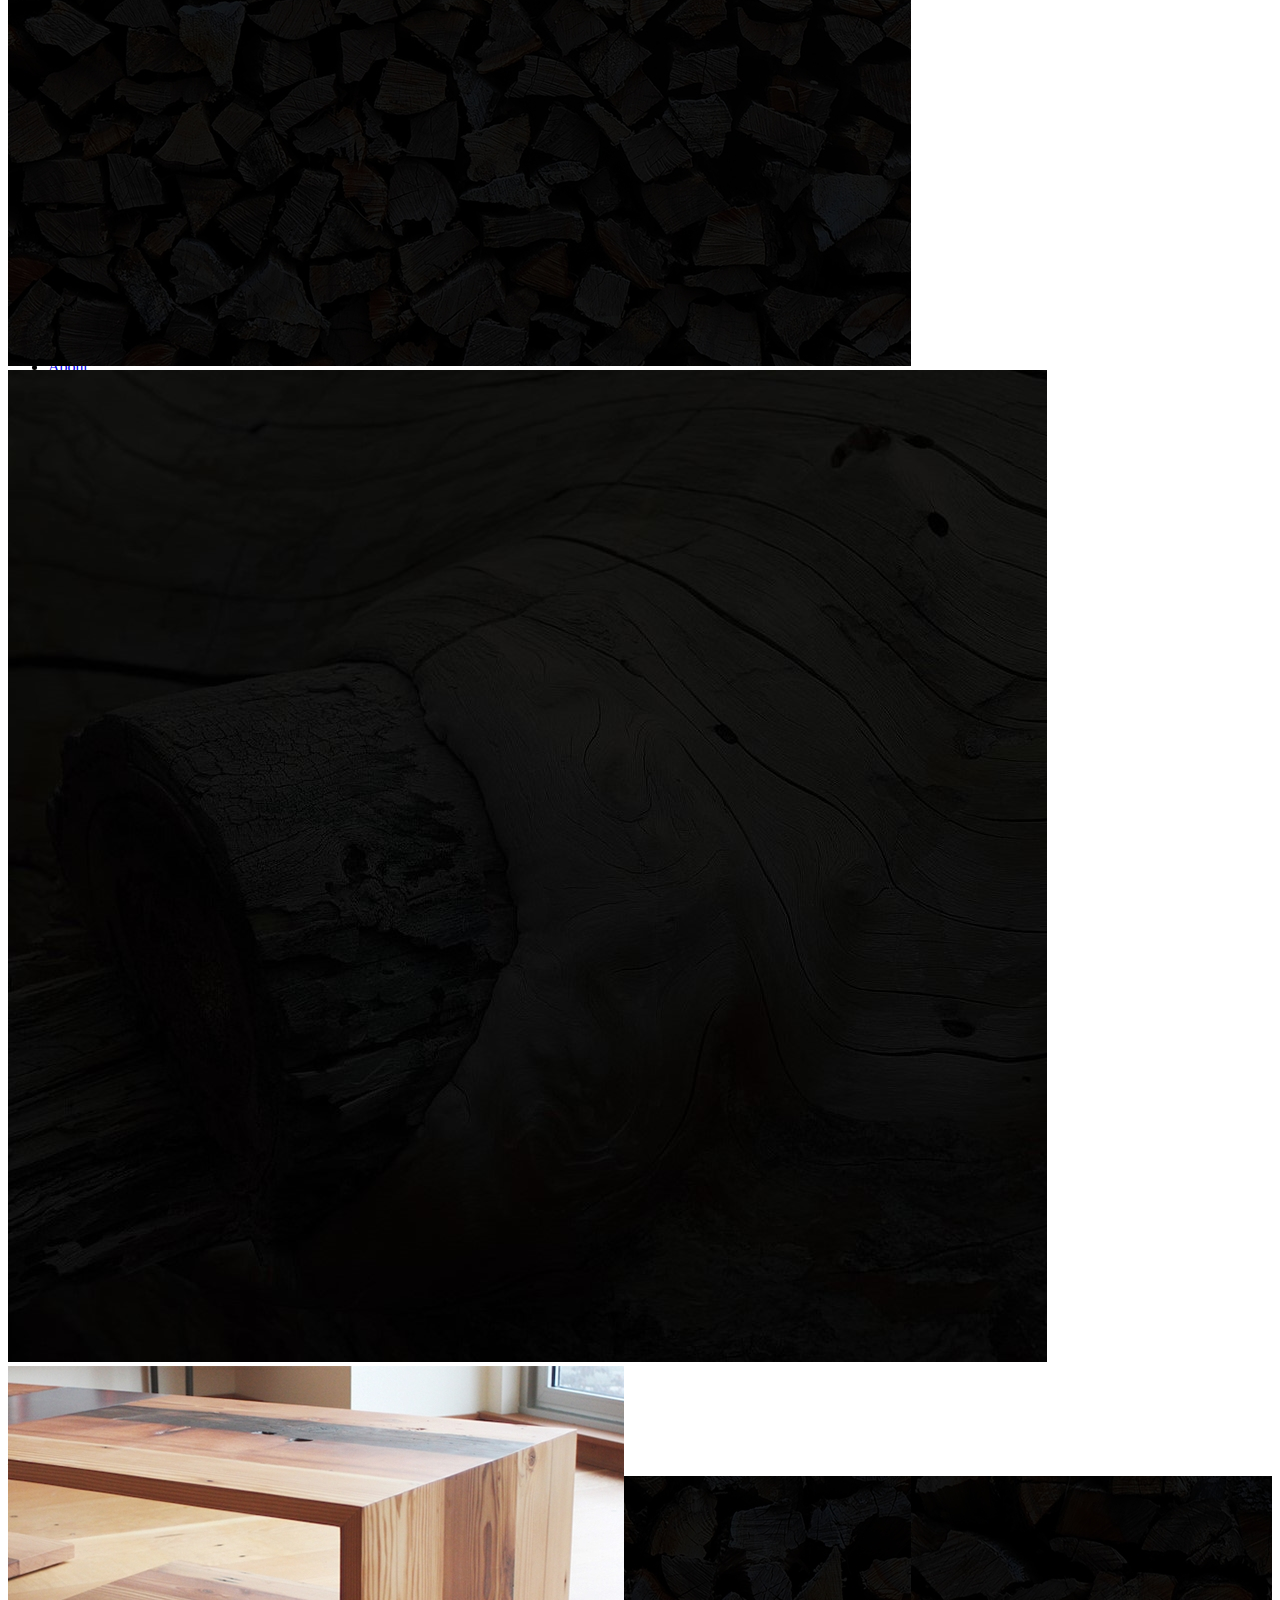
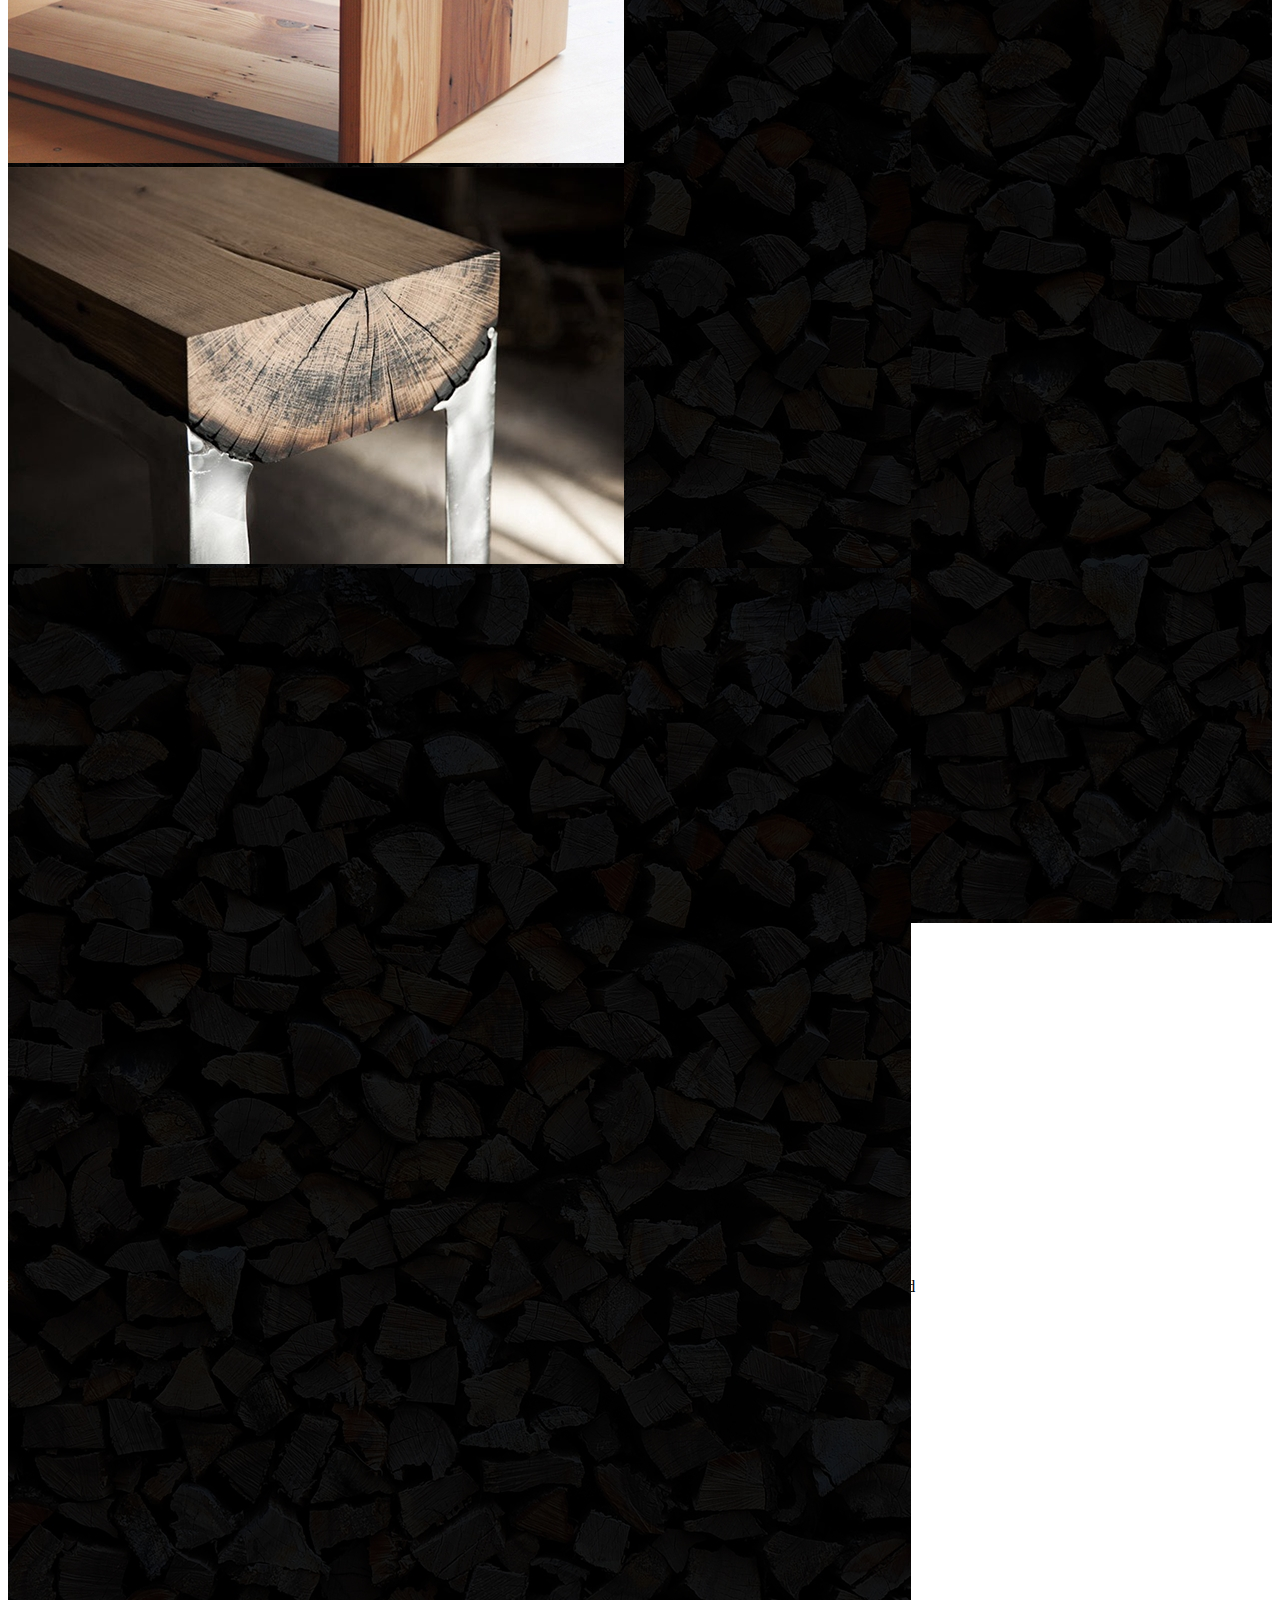
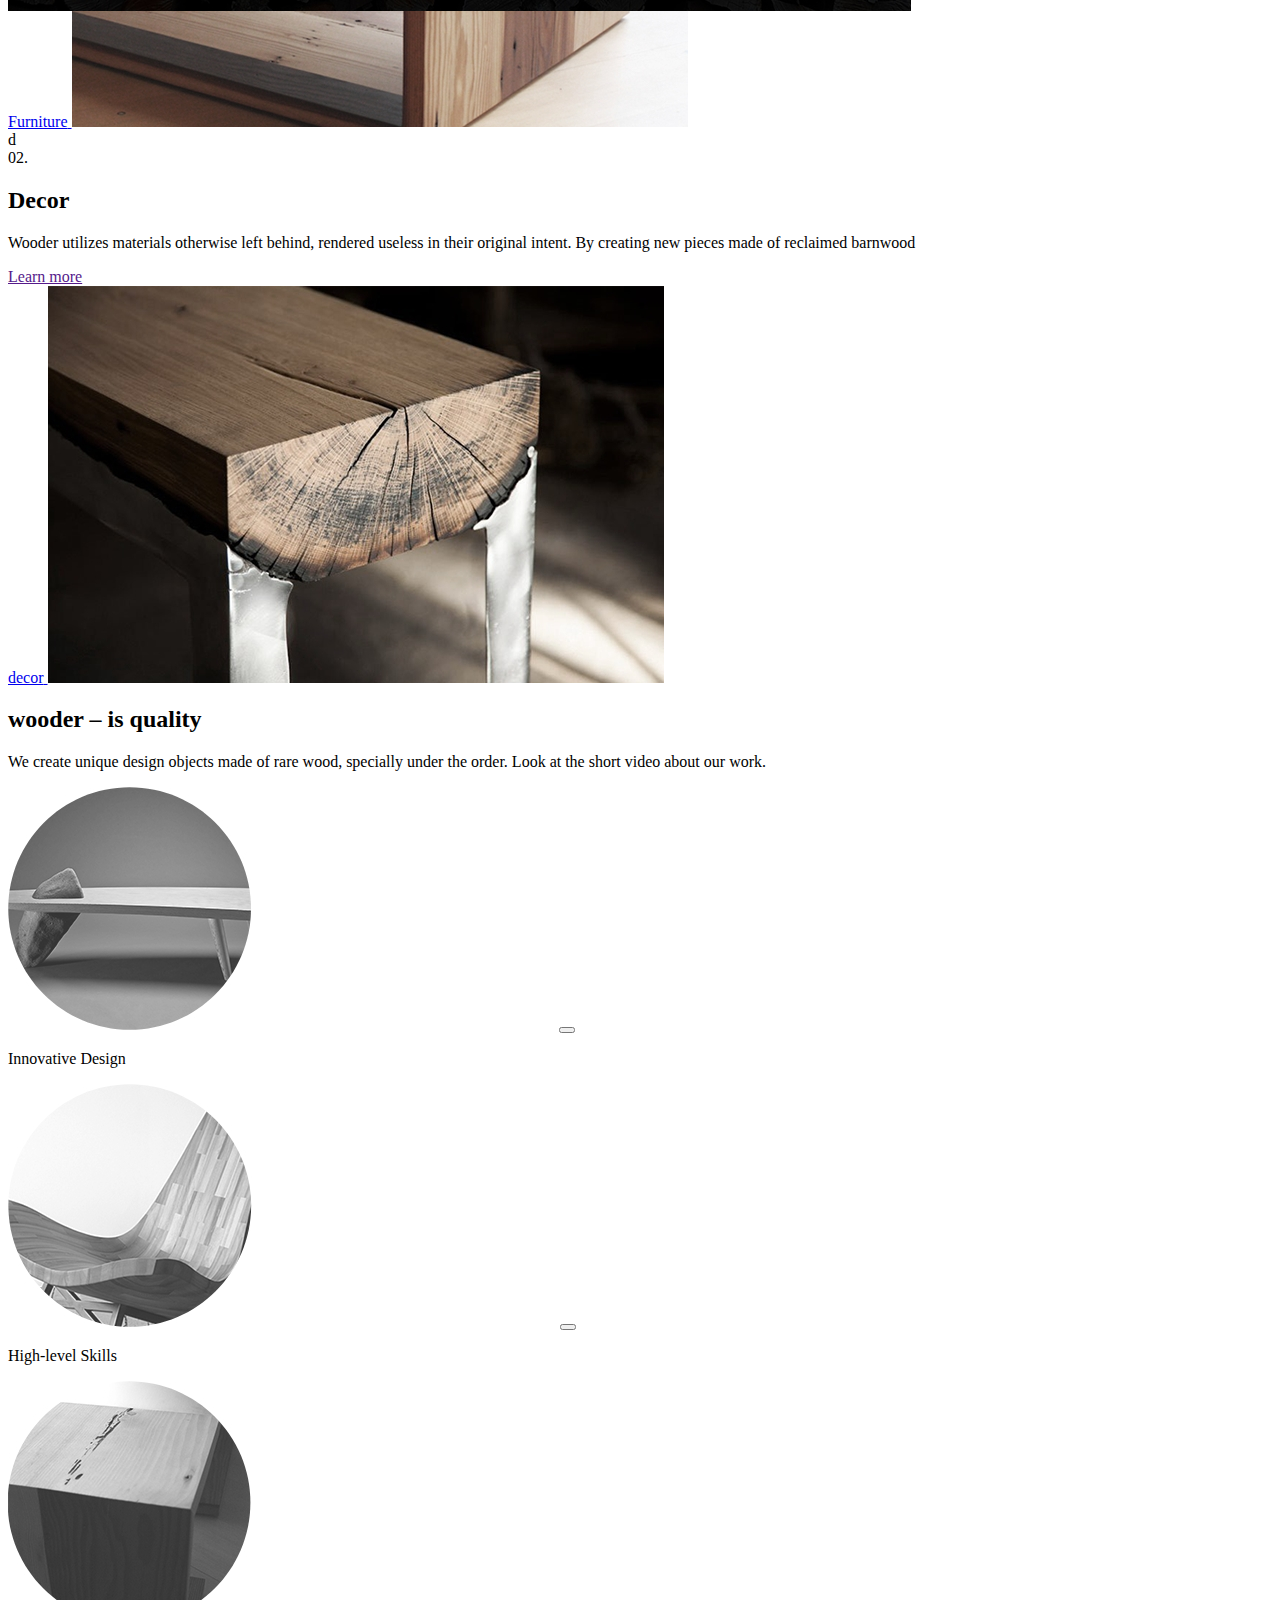
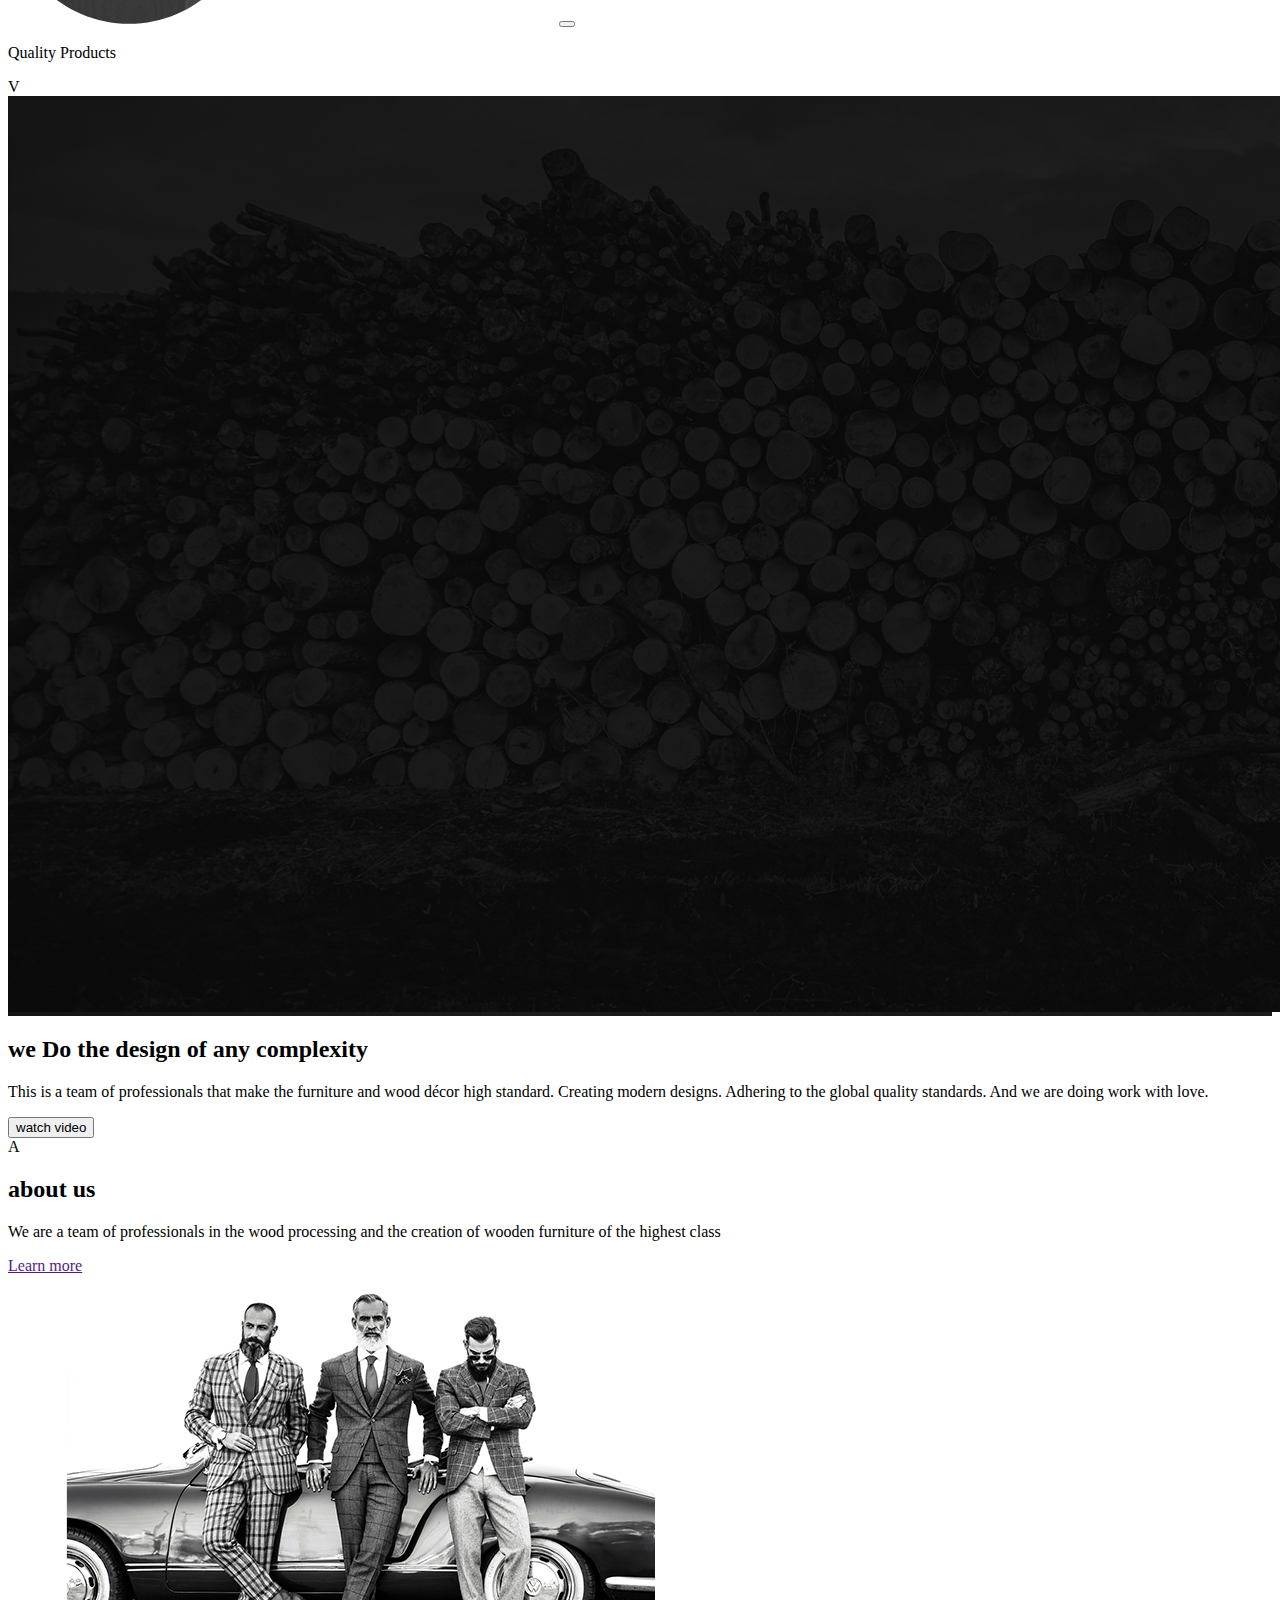
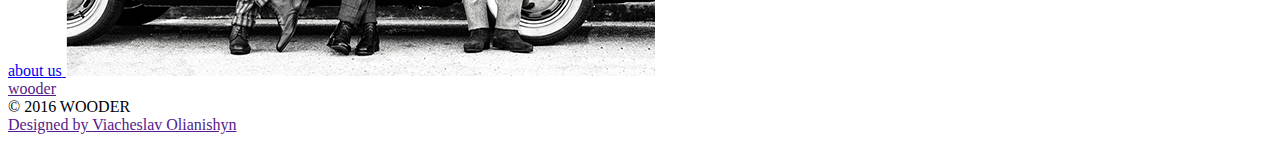
==== index.html @ 4866c589 "Add files via upload" ====
<!DOCTYPE html>
<html lang="en">

<head>
  <title>Главная</title>
  <meta http-equiv="Content-type" content="text/html;charset=UTF-8" />
  <meta name="format-detection" content="telephone=no">
  <meta http-equiv="X-UA-Compatible" content="IE=edge">
  <link rel="stylesheet" href="css/style.css">
  <link rel="stylesheet" href="css/custom.css">
  <!-- <link rel="shortcut icon" href="favicon.ico"> -->
  <!-- <meta name="robots" content="noindex, nofollow" /> -->
  <!-- <meta name="viewport" content="width=device-width, initial-scale=1.0" /> -->
  <meta name="viewport" content="width=device-width, initial-scale=1.0, maximum-scale=1.0, user-scalable=0" />
</head>

<body>
  <div class="wrapper">
<header class="header">
  <div class="header__bg"></div>
  <div class="header__menu header__menu_hide menu">
    <div class="menu__icon icon-menu">
      <div class="icon-menu__burger burger">
        <span></span>
        <span></span>
        <span></span>
      </div>
      <div class="icon-menu__label">menu</div>
    </div>
    <nav class="menu__body">
      <ul class="menu__list menu__list_hide">
        <li><a href="" class="menu__link">Home</a></li>
        <li><a href="" class="menu__link">Products</a></li>
        <li><a href="" class="menu__link">About</a></li>
        <li><a href="" class="menu__link">Example</a></li>
        <li><a href="" class="menu__link">Example</a></li>
        <li><a href="" class="menu__link">Example Example Example</a></li>
      </ul>
    </nav>
  </div>
  <div class="header__lang-changer lang-changer">en<span></span>
    <ul class="lang-changer__menu">
      <li><a href="" class="lang-changer__item lang-changer__item_en">EN</a></li>
      <li><a href="" class="lang-changer__item lang-changer__item_ru">RU</a></li>
      <li><a href="" class="lang-changer__item lang-changer__item_ua">UA</a></li>
    </ul>
  </div>
  <div class="header__info info">
    <div class="info__text">
      <p>Lorem ipsum dolor sit amet.</p>
    </div>
  </div>
  <div class="header__container-top container-top">
    <div class="header__menu header__menu_visible menu">
      <nav class="menu__body">
        <ul class="menu__list menu__list_visible">
          <li><a href="#" class="menu__logo logo">wooder<span></span></a></li>
          <li><a href="#" class="menu__link">Home</a></li>
          <li><a href="#" class="menu__link">Products</a></li>
          <li><a href="#" class="menu__link">About</a></li>
        </ul>
      </nav>
    </div>
  </div>
</header>    <section class="main-screen">
      <div class="main-screen__dots"></div>
      <div class="main-screen__share share">
        <div class="share__icon"></div>
        <ul class="share__list">
          <li>
            <a href="https://www.facebook.com/" class="share__link share__link_fb" target="blank"></a>
          </li>
          <li>
            <a href="https://www.twitter.com/" class="share__link share__link_tw" target="blank"></a>
          </li>
          <li>
            <a href="https://www.gmail.com/" class="share__link share__link_gmail" target="blank"></a>
          </li>
        </ul>
      </div>
      <div class="main-screen__body">
        <div class="main-screen__slider slider">
          <div class="slider__item">
            <img src="img/slider/01.jpg" alt="" />
          </div>
          <div class="slider__item">
            <img src="img/slider/02.jpg" alt="" />
          </div>
          <div class="slider__item">
            <img src="img/slider/03.jpg" alt="" />
          </div>
          <div class="slider__item">
            <img src="img/slider/04.jpg" alt="" />
          </div>
        </div>
        <div class="main-screen__fullscreen">
          <div class="main-screen__letter letter main-screen__letter_right">w</div>
          <div class="main-screen__bg ibg">
            <img src="img/main-screen/01.jpg" alt="" />
          </div>
        </div>
        <div class="main-screen__top-content top-content">
          <div class="top-content__body container">
            <div class="top-content__number number">0<span>1</span></div>
            <div class="container-top">
              <div class="top-content__center">
                <a href="#" class="top-content__title title">
                  <h1>wooder</h1>
                </a>
                <a href="" class="top-content__button button link-more">learn more<span></span></a>
                <div class="top-content__help"><span class="mini-text">scroll</span></div>
              </div>
              <div class="top-content__vertical-mini-text mini-text">Furniture & decor</div>
            </div>
          </div>
        </div>
      </div>
    </section>
    <section class="content">
      <div class="furniture">
        <div class="container">
          <div class="furniture__block-item block-item ">
            <div class="block-item__letter letter furniture__letter_left">f</div>
            <div class="block-item__body furniture__block-item_reverse">
              <div class="block-item__number number furniture__number_left">01<span>.</span></div>
              <div class="block-item__column">
                <div class="block-item__description description">
                  <div class="description__body">
                    <h2 class="description__title title">Furniture</h2>
                    <div class="description__text text furniture__text_line-left">
                      <p>
                        Wooder utilizes materials otherwise left behind, rendered useless in their original intent. By
                        creating new pieces made of reclaimed barnwood
                      </p>
                    </div>
                    <a href="" class="description__link link-more">Learn more<span></span></a>
                  </div>
                </div>
              </div>
              <div class="block-item__column">
                <div class="block-item__img image-block">
                  <a href="#">
                    <span class="image-block__decor-text furniture__decor-text_right">Furniture</span>
                    <img src="img/furniture/photo.jpg" alt="" />
                  </a>
                </div>
              </div>
            </div>
          </div>
        </div>
      </div>
      <div class="decor">
        <div class="container">
          <div class="decor__block-item block-item">
            <div class="block-item__letter letter">d</div>
            <div class="block-item__body decor__block-item_reverse">
              <div class="block-item__number number decor__number_right">02<span>.</span></div>
              <div class="block-item__column">
                <div class="block-item__description description decor__description_reverse">
                  <div class="description__body decor__description_right">
                    <h2 class="description__title title">Decor</h2>
                    <div class="description__text text decor__text_line-right">
                      <p>
                        Wooder utilizes materials otherwise left behind, rendered useless in their original intent. By
                        creating new pieces made of reclaimed barnwood
                      </p>
                    </div>
                    <a href="" class="description__link link-more">Learn more<span></span></a>
                  </div>
                </div>
              </div>
              <div class="block-item__column">
                <div class="block-item__img image-block">
                  <a href="#">
                    <span class="image-block__decor-text decor__decor-text_left">decor</span>
                    <img src="img/decor/photo.jpg" alt="" />
                  </a>
                </div>
              </div>
            </div>
          </div>
        </div>
      </div>
      <div class="quality">
        <div class="container">
          <div class="quality__description description">
            <h2 class="description__title title quality__title">wooder – is quality</h2>
            <div class="description__text text quality__text_line-top">
              <p>
                We create unique design objects made of rare wood, specially under the order. Look at the short video
                about our work.
              </p>
            </div>
          </div>
          <div class="quality__row">
            <div class="quality__column">
              <div class="quality__item-video item-video">
                <div class="item-video__body">
                  <div class="item-video__circle-video">
                    <img src="img/quality/01.jpg" alt="" />
                    <video src="#" id="cv" class="item-video__video"></video>
                    <button id="cv__play" class="item-video__play-btn"></button>
                  </div>
                  <div class="item-video__text">
                    <p>
                      Innovative Design
                    </p>
                  </div>
                </div>
              </div>
            </div>
            <div class="quality__column">
              <div class="quality__item-video item-video">
                <div class="item-video__body">
                  <div class="item-video__circle-video">
                    <img src="img/quality/02.jpg" alt="" />
                    <video src="#" id="cv" class="item-video__video"></video>
                    <button id="cv__play" class="item-video__play-btn"></button>
                  </div>
                  <div class="item-video__text">
                    <p>
                      High-level Skills
                    </p>
                  </div>
                </div>
              </div>
            </div>
            <div class="quality__column">
              <div class="quality__item-video item-video">
                <div class="item-video__body">
                  <div class="item-video__circle-video">
                    <img src="img/quality/03.jpg" alt="" />
                    <video src="#" id="cv" class="item-video__video"></video>
                    <button id="cv__play" class="item-video__play-btn"></button>
                  </div>
                  <div class="item-video__text">
                    <p>
                      Quality Products
                    </p>
                  </div>
                </div>
              </div>
            </div>
          </div>
        </div>
      </div>
      <div class="video-block">
        <div class="video-block__letter letter">V</div>
        <div class="video-block__bg">
          <div class="video-block__image ibg">
            <img src="img/video-block/bg-video.jpg" alt="" />
          </div>
        </div>
        <div class="video-block__play-icon"></div>
        <div class="video-block__content">
          <div class="video-block__description description">
            <div class="description__body video-block__body">
              <h2 class="description__title title video-block__title">we Do the design
                of any complexity</h2>
              <div class="description__text text video-block__text_line-left">
                <p>
                  This is a team of professionals that make the furniture and
                  wood décor high standard. Creating modern designs.
                  Adhering to the global quality standards. And we are
                  doing work with love.
                </p>
              </div>
              <button id="vb__play" class="description__button button video-block__button"><span>watch
                  video</span></button>
            </div>
          </div>
        </div>
      </div>
      <div class="about-us">
        <div class="container">
          <div class="about-us__block-item block-item">
            <div class="block-item__letter letter">A</div>
            <div class="block-item__body about-us__row">
              <div class="block-item__column">
                <div class="block-item__description description about-us__description">
                  <div class="description__body about-us__text-align">
                    <h2 class="description__title title">about us<span></span></h2>
                    <div class="description__text text about-us__text_line-left">
                      <p>
                        We are a team of professionals in the wood processing and the creation of wooden furniture
                        of the highest class
                      </p>
                    </div>
                    <a href="" class="description__link link-more">Learn more<span></span></a>
                  </div>
                </div>
              </div>
              <div class="block-item__column">
                <div class="block-item__img image-block about-us__image-block">
                  <a href="#">
                    <span class="image-block__decor-text about-us__decor-text">about us</span>
                    <img src="img/about-us/photo.jpg" alt="" />
                  </a>
                </div>
              </div>
            </div>
          </div>
        </div>
      </div>
    </section>
<footer class="footer">
  <div class="container">
    <div class="footer__logo">
      <a href="" class=" logo">wooder<span></span></a>
    </div>
    <div class="footer__row">
      <div class="footer__column">
        <div class="footer__rights">
          © 2016 WOODER
        </div>
      </div>
      <div class="footer__column">
        <a href="" class="footer__designer">Designed by <span>Viacheslav Olianishyn</span></a>
      </div>
    </div>
  </div>
</footer>  </div>
<!-- <script src="https://code.jquery.com/jquery-3.5.0.min.js"></script> -->
<script src="js/jquery-3.5.1.min.js"></script>
<script src="js/main.js"></script>
<script src="js/vendors.js"></script></body>

</html>
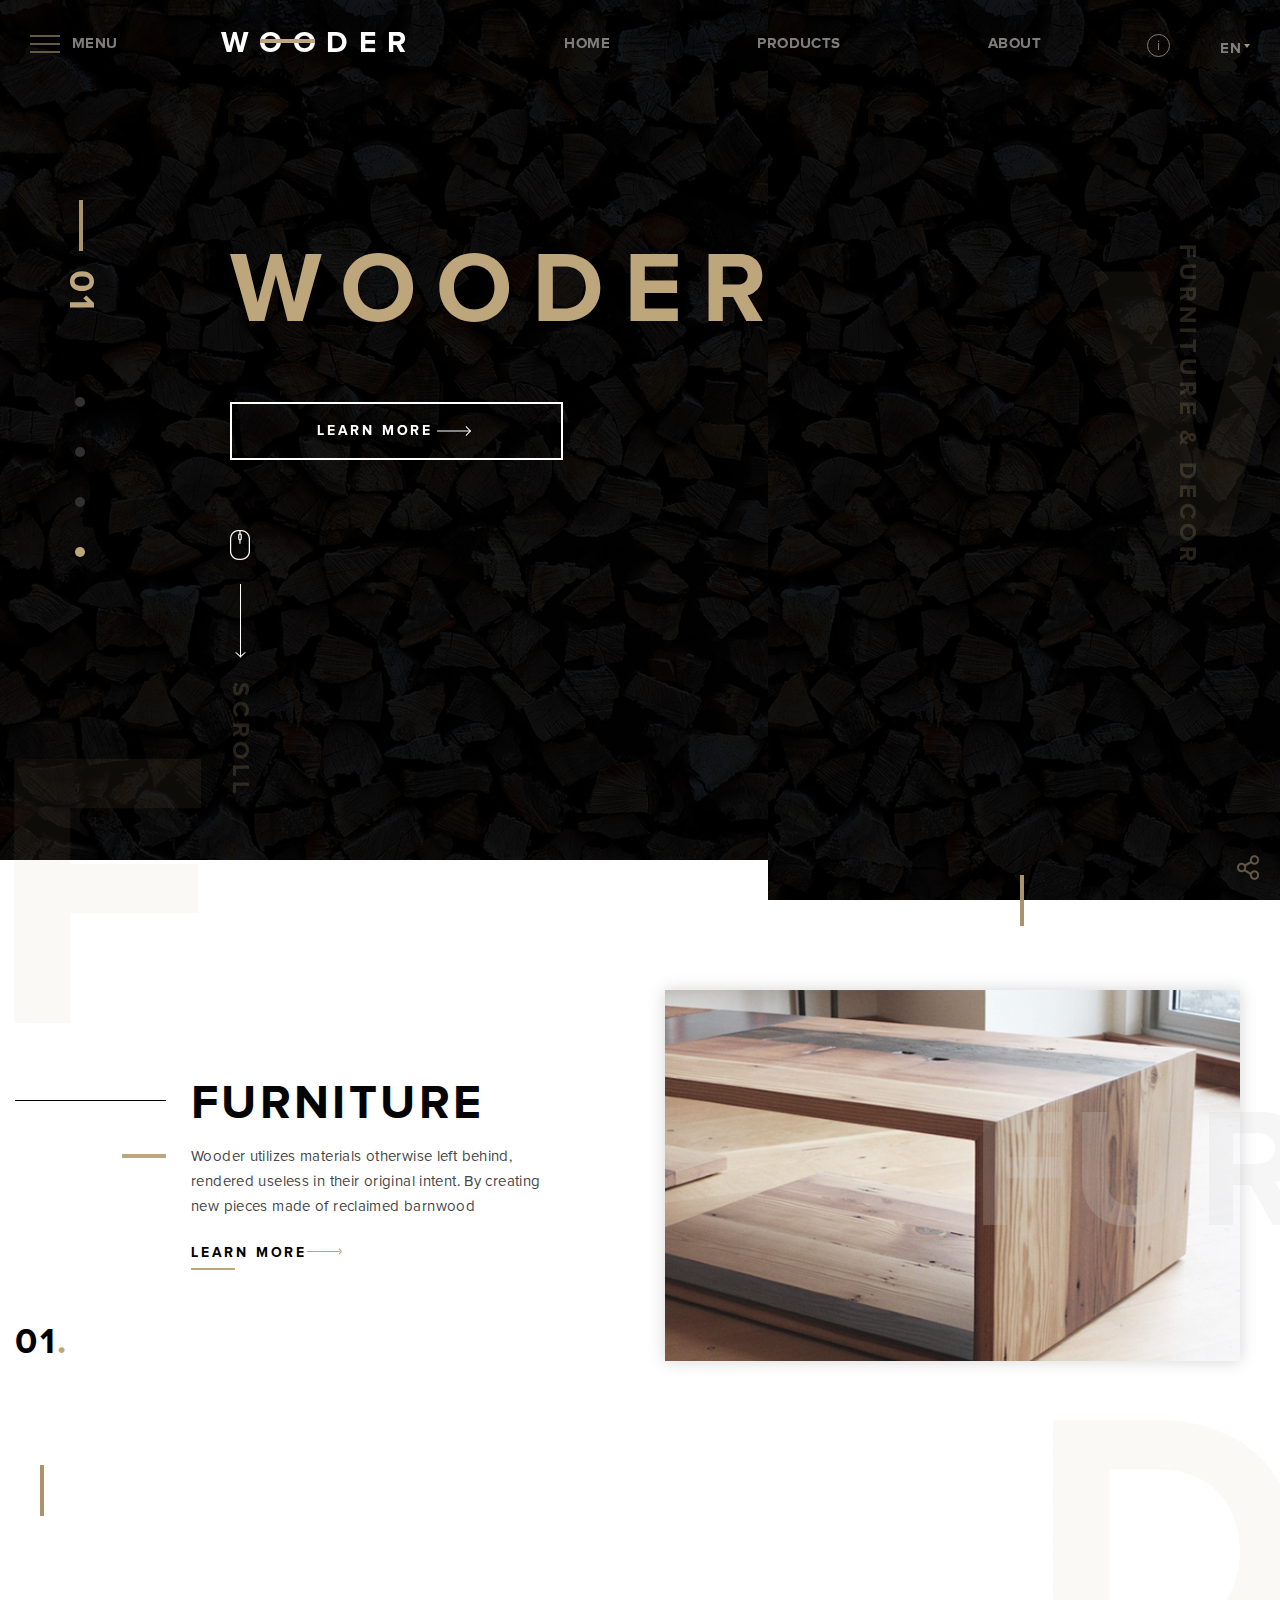
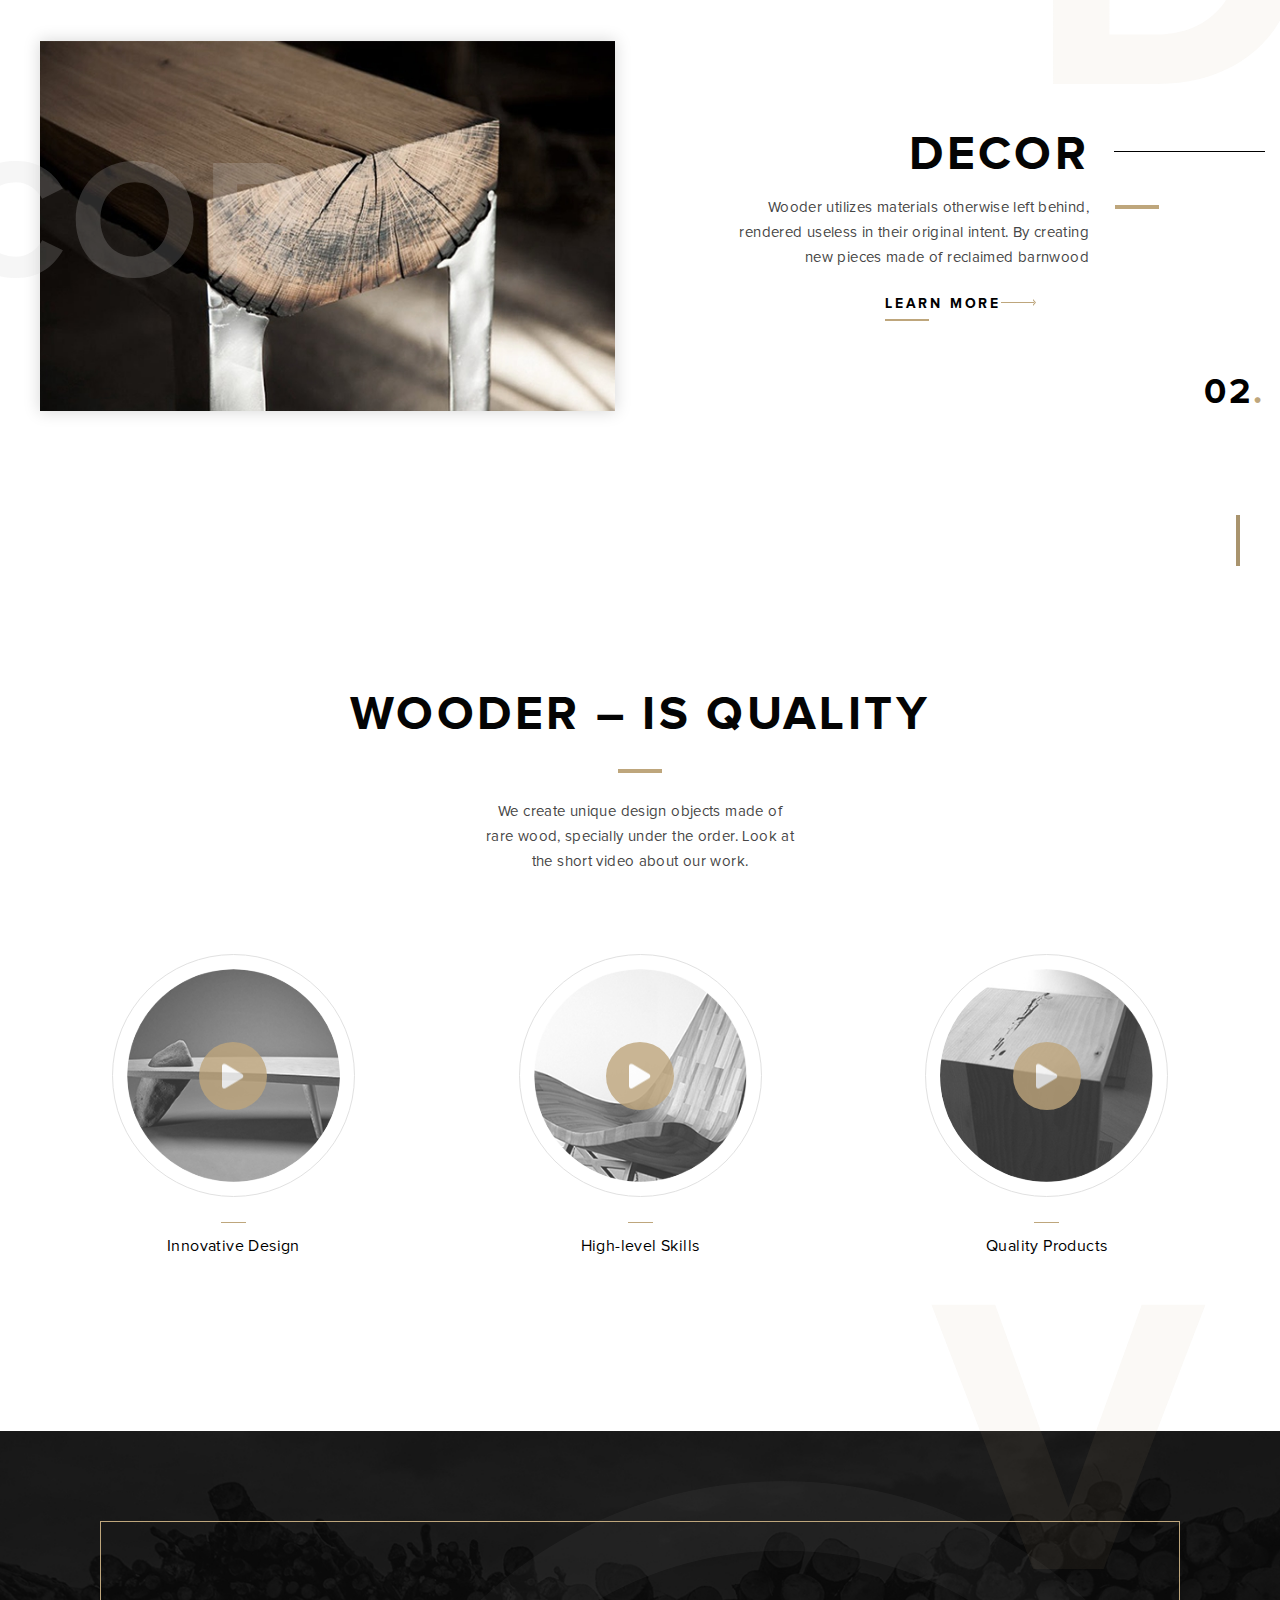
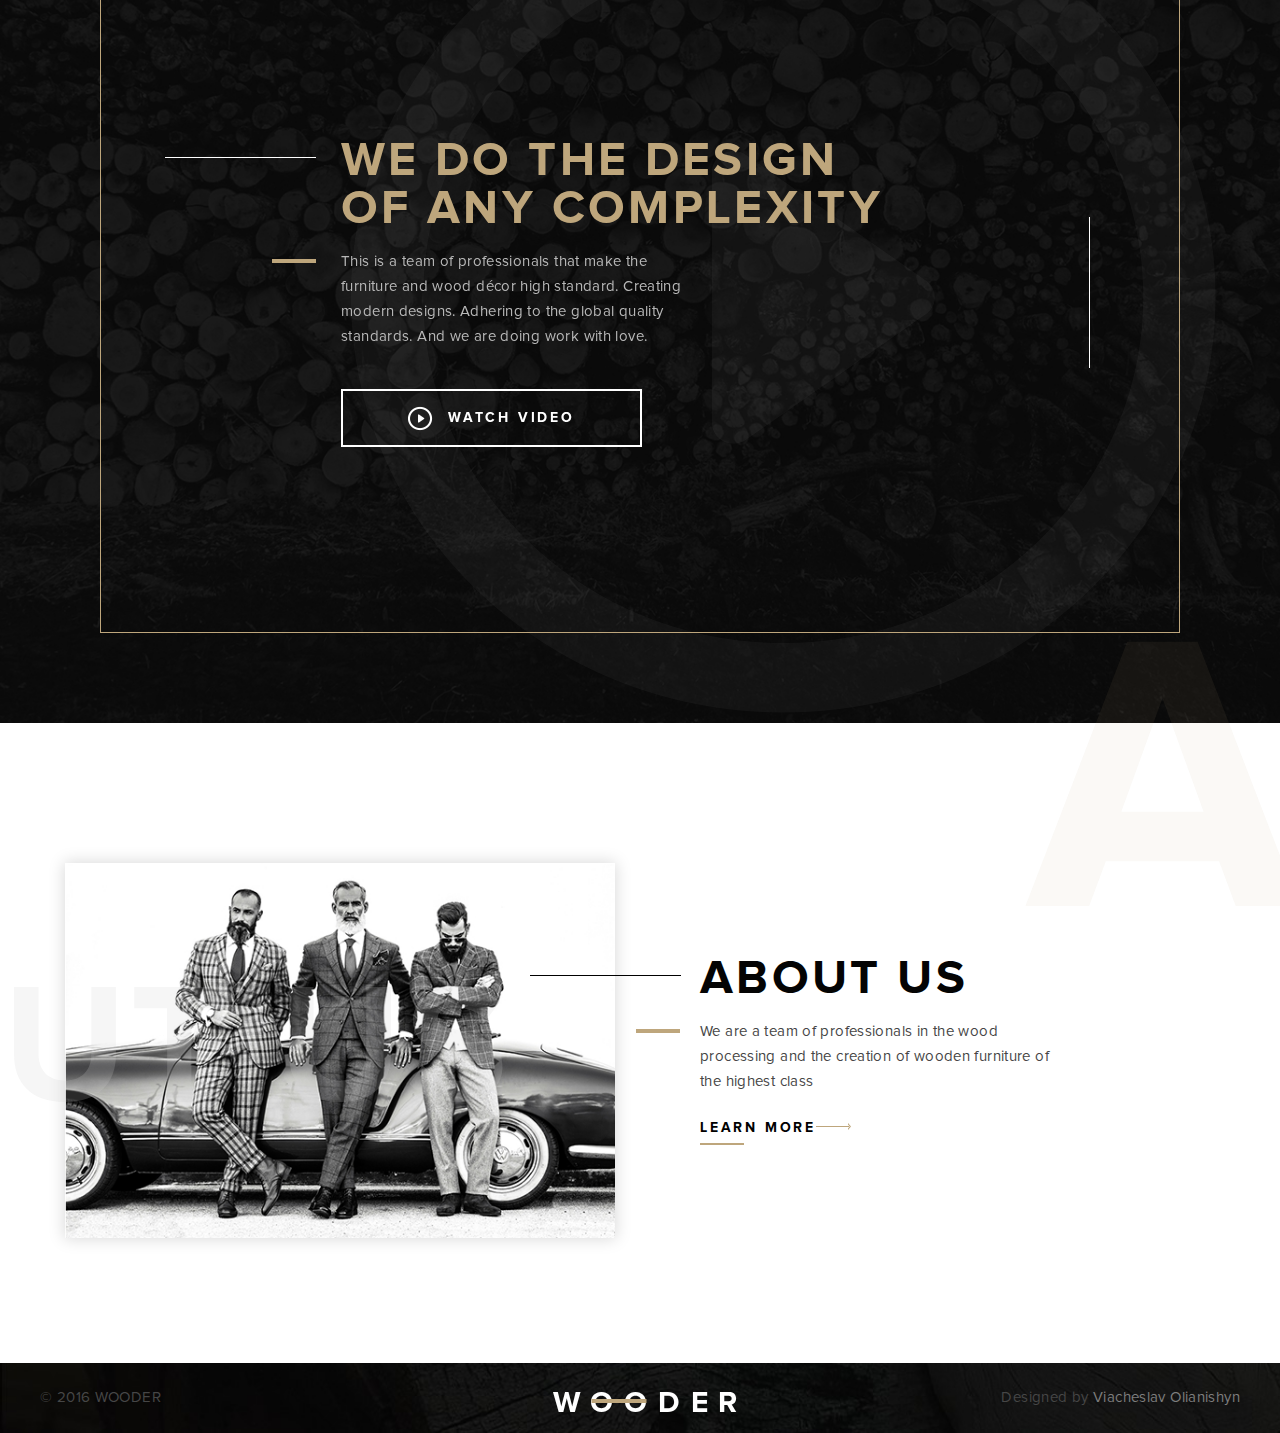
==== commit eeef42bd: "replace files" ====
--- a/index.html
+++ b/index.html
@@ -104,9 +104,7 @@
             <div class="top-content__number number">0<span>1</span></div>
             <div class="container-top">
               <div class="top-content__center">
-                <a href="#" class="top-content__title title">
-                  <h1>wooder</h1>
-                </a>
+                <a href="#" class="top-content__title title">wooder</a>
                 <a href="" class="top-content__button button link-more">learn more<span></span></a>
                 <div class="top-content__help"><span class="mini-text">scroll</span></div>
               </div>
@@ -198,8 +196,8 @@
                 <div class="item-video__body">
                   <div class="item-video__circle-video">
                     <img src="img/quality/01.jpg" alt="" />
-                    <video src="#" id="cv" class="item-video__video"></video>
-                    <button id="cv__play" class="item-video__play-btn"></button>
+                    <video src="#" class="item-video__video"></video>
+                    <div class="item-video__play-btn"></div>
                   </div>
                   <div class="item-video__text">
                     <p>
@@ -214,8 +212,8 @@
                 <div class="item-video__body">
                   <div class="item-video__circle-video">
                     <img src="img/quality/02.jpg" alt="" />
-                    <video src="#" id="cv" class="item-video__video"></video>
-                    <button id="cv__play" class="item-video__play-btn"></button>
+                    <video src="#" class="item-video__video"></video>
+                    <div class="item-video__play-btn"></div>
                   </div>
                   <div class="item-video__text">
                     <p>
@@ -230,8 +228,8 @@
                 <div class="item-video__body">
                   <div class="item-video__circle-video">
                     <img src="img/quality/03.jpg" alt="" />
-                    <video src="#" id="cv" class="item-video__video"></video>
-                    <button id="cv__play" class="item-video__play-btn"></button>
+                    <video src="#" class="item-video__video"></video>
+                    <div class="item-video__play-btn"></div>
                   </div>
                   <div class="item-video__text">
                     <p>
--- a/css/style.css
+++ b/css/style.css
@@ -0,0 +1,1648 @@
+@charset "UTF-8";
+@font-face {
+  font-family: "ProximaNova";
+  src: url("../../fonts/proximanova-regular.eot");
+  src: local("☺"), url("../fonts/proximanova-regular.woff") format("woff"), url("../fonts/proximanova-regular.ttf") format("truetype"), url("../fonts/proximanova-regular.svg") format("svg");
+  font-weight: 400;
+  font-style: normal;
+}
+@font-face {
+  font-family: "ProximaNova";
+  src: url("../fonts/proximanova-bold.eot");
+  src: local("☺"), url("../fonts/proximanova-bold.woff") format("woff"), url("../fonts/proximanova-bold.ttf") format("truetype"), url("../fonts/proximanova-bold.svg") format("svg");
+  font-weight: 700;
+  font-style: normal;
+}
+/*Обнуление*/
+* {
+  padding: 0;
+  margin: 0;
+  border: 0;
+}
+
+*,
+*:before,
+*:after {
+  box-sizing: border-box;
+}
+
+:focus,
+:active {
+  outline: none;
+}
+
+a:focus,
+a:active {
+  outline: none;
+}
+
+nav,
+footer,
+header,
+aside {
+  display: block;
+}
+
+html,
+body {
+  height: 100%;
+  width: 100%;
+  font-size: 100%;
+  font-family: "ProximaNova";
+  line-height: 1;
+  font-size: 14px;
+  -ms-text-size-adjust: 100%;
+  -moz-text-size-adjust: 100%;
+  -webkit-text-size-adjust: 100%;
+}
+
+input,
+button,
+textarea {
+  font-family: "ProximaNova";
+}
+
+input::-ms-clear {
+  display: none;
+}
+
+button {
+  background-color: transparent;
+  cursor: pointer;
+}
+
+button::-moz-focus-inner {
+  padding: 0;
+  border: 0;
+}
+
+a,
+a:visited {
+  text-decoration: none;
+}
+
+a:hover {
+  text-decoration: none;
+}
+
+ul li {
+  list-style: none;
+}
+
+img {
+  vertical-align: top;
+}
+
+h1,
+h2,
+h3,
+h4,
+h5,
+h6 {
+  font-size: inherit;
+  font-weight: inherit;
+}
+
+/*--------------------*/
+.container {
+  max-width: 1220px;
+  margin: 0 auto;
+  padding: 0px 10px;
+}
+@media (max-width: 1230px) {
+  .container {
+    max-width: 970px;
+  }
+}
+@media (max-width: 1025px) {
+  .container {
+    max-width: 750px;
+  }
+}
+@media (max-width: 767px) {
+  .container {
+    max-width: none;
+  }
+}
+
+.container-top {
+  max-width: 840px;
+  margin: 0 auto;
+  padding: 0px 10px;
+}
+@media (max-width: 1025px) {
+  .container-top {
+    max-width: 650px;
+  }
+}
+@media (max-width: 900px) {
+  .container-top {
+    max-width: 550px;
+  }
+}
+
+.lock {
+  overflow: hidden;
+}
+
+.header {
+  padding: 30px 30px 30px 115px;
+  display: flex;
+  flex-direction: row-reverse;
+  align-items: center;
+  position: fixed;
+  width: 100%;
+  top: 0;
+  left: 0;
+  z-index: 2;
+}
+.header__bg {
+  position: absolute;
+  width: 100%;
+  height: 100%;
+  top: -100%;
+  left: 0;
+  background-image: linear-gradient(to right, #141414 20%, rgba(20, 20, 20, 0.5) 70%, rgba(20, 20, 20, 0.1) 100%);
+  transition: 0.4s ease-out 0s;
+}
+.header__bg.show {
+  top: 0;
+}
+.header__container-top {
+  flex: 1 1 100%;
+}
+.header__menu_hide {
+  width: 100%;
+  position: absolute;
+  top: 0px;
+  left: -100%;
+  z-index: 10;
+  transition: all 0.3s ease 0s;
+}
+.header__menu_hide.active {
+  left: 0;
+}
+.header__menu_visible {
+  position: relative;
+  z-index: 2;
+}
+.header__info {
+  margin: 0px 50px 0px 0px;
+}
+.header__lang-changer {
+  top: 0;
+  right: 0;
+}
+
+.icon-menu {
+  display: flex;
+  align-items: center;
+}
+.icon-menu__label {
+  padding: 0px 0px 0px 12px;
+  color: #7f7c7c;
+  font-size: 15px;
+  font-weight: 700;
+  line-height: 27px;
+  text-transform: uppercase;
+  letter-spacing: 0.38px;
+  pointer-events: none;
+}
+
+.menu__list {
+  display: flex;
+  color: #7f7c7c;
+  font-size: 15px;
+  font-weight: 700;
+  line-height: 27px;
+  text-transform: uppercase;
+  letter-spacing: 0.38px;
+}
+.menu__list_hide {
+  overflow: auto;
+  padding: 80px 30px 30px;
+  flex-direction: column;
+  align-items: flex-start;
+  background-image: linear-gradient(to right, #141414 20%, rgba(20, 20, 20, 0.5) 70%, rgba(20, 20, 20, 0.1) 100%);
+}
+.menu__list_hide li {
+  padding: 0;
+  margin: 0px 0px 30px 0px;
+}
+.menu__list_hide li:last-child {
+  margin: 0;
+}
+.menu__list_visible {
+  justify-content: space-between;
+}
+.menu__list_visible.active {
+  visibility: hidden;
+}
+.menu__link {
+  transition: all 0.3s ease 0s;
+}
+.menu__link:hover {
+  color: #bea67c;
+}
+.menu__icon {
+  position: fixed;
+  top: 30px;
+  left: 30px;
+  z-index: 999;
+}
+
+.info {
+  position: relative;
+  z-index: 2;
+}
+.info::after, .info::before {
+  content: "i";
+  display: flex;
+  justify-content: center;
+  align-items: center;
+  color: #7f7c7c;
+  text-align: center;
+  width: 200px;
+  width: 23px;
+  height: 23px;
+  border: 1px solid #7f7c7c;
+  border-radius: 50%;
+  cursor: pointer;
+  transition: all 0.3s ease 0s;
+}
+@media (min-width: 1024px) {
+  .info:hover:after {
+    color: #bea67c;
+    border-color: #bea67c;
+  }
+}
+.info::before {
+  content: "x";
+  display: none;
+}
+.info.open::after, .info.open::before {
+  color: #bea67c;
+  border-color: #bea67c;
+}
+.info.open::after {
+  display: none;
+}
+.info.open::before {
+  display: flex;
+}
+.info__text {
+  width: 200px;
+  text-align: justify;
+  color: #fff;
+  padding: 10px 30px;
+  border-radius: 20px 0px 20px 20px;
+  position: absolute;
+  top: 25px;
+  right: 0px;
+  background-color: rgba(20, 20, 20, 0.6);
+  transform-origin: top;
+  transform: scale(0);
+  transition: all 0.3s ease 0s;
+}
+.info__text p {
+  margin: 0px 0px 10px 0px;
+}
+.info__text p:last-child {
+  margin: 0;
+}
+.info__text.open {
+  transform: scale(1, 1);
+  cursor: default;
+}
+
+.lang-changer {
+  width: 30px;
+  height: 10px;
+  padding: 0px 11px 0px 0px;
+  color: #7f7c7c;
+  font-size: 15px;
+  font-weight: 700;
+  text-transform: uppercase;
+  letter-spacing: 0.75px;
+  position: relative;
+  z-index: 2;
+  transition: all 0.3s ease 0s;
+  cursor: pointer;
+}
+.lang-changer span {
+  display: block;
+  position: absolute;
+  width: 6px;
+  height: 4px;
+  top: 50%;
+  right: 0;
+  background: url("../img/header/arow-down.svg") 0 0 no-repeat;
+  transform: translate3d(0px, -50%, 0px);
+}
+@media (min-width: 1024px) {
+  .lang-changer:hover {
+    color: #bea67c;
+  }
+}
+.lang-changer.open {
+  color: #bea67c;
+}
+.lang-changer__menu {
+  display: flex;
+  flex-direction: column;
+  justify-content: center;
+  align-items: center;
+  padding: 20px;
+  position: absolute;
+  top: 30px;
+  right: 0px;
+  background-color: rgba(20, 20, 20, 0.6);
+  border-radius: 10px 0px 10px 10px;
+  transform-origin: top;
+  transform: scale(0);
+  transition: all 0.3s ease 0s;
+}
+.lang-changer__menu.open {
+  transform: scale(1, 1);
+}
+.lang-changer__item {
+  color: #fff;
+  font-size: 15px;
+  font-weight: 700;
+  line-height: 27px;
+  text-transform: uppercase;
+  letter-spacing: 0.38px;
+  transition: all 0.3s ease 0s;
+}
+.lang-changer__item:hover {
+  color: #bea67c;
+}
+
+@media (max-width: 800px) {
+  .header__bg {
+    display: none;
+  }
+
+  .icon-menu__label {
+    display: none;
+  }
+
+  .menu__list_visible {
+    display: none;
+  }
+}
+.footer {
+  flex: 0 1 auto;
+  background: url("../img/footer/footer-bg.jpg") 0 0/cover no-repeat;
+  position: relative;
+}
+.footer__logo {
+  position: absolute;
+  width: 175px;
+  height: 20px;
+  top: 50%;
+  left: 50%;
+  transform: translate3d(-50%, -50%, 0px);
+}
+.footer__row {
+  min-height: 70px;
+  display: flex;
+  justify-content: space-between;
+  align-items: center;
+}
+.footer__column {
+  font-size: 15px;
+  line-height: 25px;
+  letter-spacing: 0.38px;
+}
+.footer__rights {
+  color: #464646;
+  text-transform: uppercase;
+}
+.footer__designer {
+  color: #464646;
+}
+.footer__designer span {
+  transition: all 0.3s ease 0s;
+  color: #7d7d7d;
+}
+@media (min-width: 1024px) {
+  .footer__designer span:hover {
+    color: #fff;
+  }
+}
+@media (max-width: 992px) {
+  .footer__designer span {
+    display: block;
+  }
+}
+@media (max-width: 600px) {
+  .footer__row {
+    flex-direction: column-reverse;
+  }
+  .footer__column {
+    flex: 0 0 auto;
+    margin: 0px 0px 40px 0px;
+  }
+  .footer__column:first-child {
+    margin: 0;
+  }
+  .footer__designer span {
+    display: inline-block;
+  }
+}
+
+.logo {
+  color: #ffffff;
+  font-size: 30px;
+  font-weight: 700;
+  text-transform: uppercase;
+  letter-spacing: 10.8px;
+  position: relative;
+  transition: all 0.3s ease 0s;
+}
+.logo span {
+  width: 55px;
+  height: 4px;
+  background-color: #bea67c;
+  position: absolute;
+  top: 11px;
+  left: 39px;
+  transition: all 0.3s ease 0s;
+}
+@media (min-width: 1024px) {
+  .logo:hover {
+    color: #bea67c;
+  }
+  .logo:hover span {
+    background-color: #fff;
+  }
+}
+
+.share {
+  position: absolute;
+  transition: all 0.3s ease 0s;
+}
+.share__icon {
+  width: 23px;
+  height: 25px;
+  cursor: pointer;
+  background: url("../img/main-screen/share-icon.png") no-repeat;
+  transition: all 0.6s ease 0s;
+}
+@media (min-width: 1024px) {
+  .share__icon:hover {
+    transform: rotate(180deg);
+  }
+}
+.share__list {
+  display: flex;
+  align-items: center;
+  padding: 10px;
+  margin: 0px -10px;
+  position: absolute;
+  bottom: 30px;
+  right: 0px;
+  background-color: rgba(255, 255, 255, 0.205);
+  border-radius: 10px 10px 0px 10px;
+  transition: all 0.3s ease 0s;
+  transform-origin: right;
+  transform: scale(0, 0);
+  cursor: default;
+}
+.share__list li {
+  padding: 0px 10px;
+}
+.share__list.open {
+  transform: scale(1, 1);
+}
+.share__link {
+  display: block;
+  width: 32px;
+  height: 32px;
+  transition: all 0.3s ease 0s;
+}
+.share__link_fb {
+  background: url("../img/icon/fb.png") 0 0 no-repeat;
+}
+.share__link_tw {
+  background: url("../img/icon/twitter.svg") 0 0 no-repeat;
+}
+.share__link_gmail {
+  background: url("../img/icon/gmail.png") center no-repeat;
+}
+.share__link:hover {
+  transform: scale(1.5, 1.5);
+}
+
+.button {
+  display: inline-flex;
+  height: 58px;
+  justify-content: center;
+  align-items: center;
+  border: 2px solid #ffffff;
+  transition: all 0.3s ease 0s;
+}
+.button span {
+  color: #ffffff;
+  font-size: 14px;
+  font-weight: 700;
+  line-height: 50px;
+  text-transform: uppercase;
+  letter-spacing: 2.8px;
+}
+@media (min-width: 1024px) {
+  .button:hover {
+    background-color: rgba(255, 255, 255, 0.2);
+  }
+}
+
+.slider {
+  min-width: 0;
+}
+.slider .slick-track {
+  display: block;
+}
+.slider__item {
+  height: 100vh;
+  background-color: #fff;
+}
+.slider__item img {
+  width: 100%;
+  height: 100%;
+  object-fit: cover;
+}
+
+.letter {
+  width: 187px;
+  height: 264px;
+  opacity: 0.07;
+  color: #bea67c;
+  font-size: 396px;
+  font-weight: 700;
+  letter-spacing: 18px;
+  text-transform: uppercase;
+  z-index: 2;
+  pointer-events: none;
+}
+
+.number {
+  font-size: 36px;
+  font-weight: 700;
+  text-transform: uppercase;
+  letter-spacing: 2.7px;
+}
+.number span {
+  color: #bea67c;
+}
+
+.link-more {
+  display: inline-flex;
+  align-items: center;
+  color: #000000;
+  font-weight: 700;
+  text-transform: uppercase;
+  letter-spacing: 2.8px;
+  position: relative;
+  transition: all 0.3s ease 0s;
+}
+.link-more span {
+  display: inline-block;
+  width: 34px;
+  height: 10px;
+  padding: 0px 0px 0px 43px;
+  background: url("../img/icon/arow.svg") no-repeat;
+  animation: more-arow 1s ease infinite alternate;
+}
+@keyframes more-arow {
+  100% {
+    transform: translate(10px, 0px);
+  }
+}
+.link-more span:hover {
+  animation-play-state: paused;
+}
+.link-more::after {
+  content: "";
+  display: block;
+  width: 44px;
+  height: 2px;
+  background-color: #bea67c;
+  position: absolute;
+  bottom: 0;
+  left: 0;
+}
+@media (min-width: 1024px) {
+  .link-more:hover {
+    color: #bea67c9f;
+  }
+}
+
+.title {
+  display: block;
+  font-size: 48px;
+  font-weight: 700;
+  text-transform: uppercase;
+  letter-spacing: 3.36px;
+}
+
+.text {
+  font-size: 15px;
+  line-height: 25px;
+  letter-spacing: 0.38px;
+  position: relative;
+}
+.text p {
+  margin: 0px 0px 27px 0px;
+}
+.text::after {
+  content: "";
+  display: block;
+  width: 44px;
+  height: 4px;
+  background-color: #bea67c;
+  position: absolute;
+  top: 10px;
+}
+
+.image-block {
+  max-width: 616px;
+  box-shadow: 0 0 15px 1px rgba(0, 0, 0, 0.15);
+  transition: all 0.3s ease 0s;
+  position: relative;
+}
+.image-block__decor-text {
+  opacity: 0.2;
+  color: #d0d0d0;
+  font-size: 169px;
+  font-weight: 700;
+  text-transform: uppercase;
+  letter-spacing: 3.36px;
+  position: absolute;
+  top: 50%;
+  pointer-events: none;
+  transform: translate3d(0px, -50%, 0px);
+}
+.image-block img {
+  display: block;
+  max-width: 100%;
+}
+@media (min-width: 1024px) {
+  .image-block:hover {
+    opacity: 0.7;
+  }
+}
+
+.description {
+  display: flex;
+  margin: 0px -25px;
+}
+.description:before {
+  content: "";
+  display: block;
+  margin: 20px 0 0px 0px;
+  padding: 0px 25px;
+  width: 151px;
+  height: 1px;
+  background-color: #000;
+}
+.description__body {
+  padding: 0px 25px;
+  text-align: left;
+}
+.description__title {
+  margin: 0px 0px 16px 0px;
+  color: #040404;
+}
+.description__text {
+  max-width: 360px;
+  color: #464646;
+}
+.description__link {
+  padding: 0px 45px 10px 0px;
+}
+
+.block-item {
+  padding: 0px 0px 155px 0px;
+  position: relative;
+}
+.block-item__letter {
+  position: absolute;
+  top: -270px;
+  right: 26px;
+}
+.block-item::after {
+  content: "";
+  width: 4px;
+  height: 51px;
+  background-color: #a9946e;
+  position: absolute;
+  bottom: 0;
+}
+@media (max-width: 550px) {
+  .block-item::after {
+    bottom: -25px;
+  }
+}
+.block-item__body {
+  display: flex;
+  align-items: center;
+  justify-content: space-between;
+  position: relative;
+  margin: 0px -25px;
+}
+.block-item__number {
+  position: absolute;
+  bottom: 0;
+}
+.block-item__number span {
+  color: #bea67c;
+}
+.block-item__column {
+  flex: 1 0 50%;
+  padding: 0px 25px;
+}
+
+.item-video__body {
+  display: flex;
+  flex-direction: column;
+  align-items: center;
+  justify-content: center;
+}
+.item-video__circle-video {
+  width: 243px;
+  height: 243px;
+  overflow: hidden;
+  padding: 14px;
+  border: 1px solid #e1e1e1;
+  border-radius: 50%;
+  margin: 0px 0px 19px 0px;
+  position: relative;
+  transition: all 0.3s ease 0s;
+}
+.item-video__circle-video img {
+  width: 100%;
+  height: 100%;
+  border-radius: 50%;
+  object-fit: fill;
+}
+.item-video__video {
+  width: 100%;
+  height: 100%;
+  object-fit: contain;
+  border-radius: 50%;
+}
+.item-video__play-btn {
+  display: block;
+  width: 68px;
+  height: 68px;
+  background-color: #bea67c;
+  border-radius: 50%;
+  opacity: 0.8;
+  position: absolute;
+  top: 50%;
+  left: 50%;
+  transform: translate3d(-50%, -50%, 0px);
+}
+.item-video__play-btn::after {
+  content: "";
+  display: block;
+  width: 22px;
+  height: 25px;
+  position: absolute;
+  top: 50%;
+  left: 50%;
+  transform: translate3d(-50%, -50%, 0px);
+  background: url("../img/quality/play.png") center 0 no-repeat;
+}
+.item-video__text {
+  font-size: 16px;
+  line-height: 20px;
+  letter-spacing: 0.4px;
+}
+.item-video__text::before {
+  content: "";
+  display: inline-block;
+  width: 25px;
+  height: 1px;
+  background-color: #bea67c;
+  margin: 0px 0px 8px 0px;
+}
+
+a {
+  color: #7f7c7c;
+}
+
+.wrapper {
+  width: 100%;
+  min-height: 100%;
+  overflow: hidden;
+  display: flex;
+  justify-content: center;
+  flex-direction: column;
+}
+
+.content {
+  flex: 1 1 auto;
+}
+
+.main-screen {
+  min-height: 100vh;
+  position: relative;
+  z-index: 1;
+}
+.main-screen__share {
+  bottom: 20px;
+  right: 20px;
+  z-index: 4;
+}
+.main-screen__dots {
+  position: absolute;
+  width: 60%;
+  height: 40px;
+  bottom: 0;
+  left: 0;
+  z-index: 2;
+  background-color: #fff;
+}
+.main-screen__body {
+  position: absolute;
+  width: 100%;
+  height: 100%;
+  top: 0;
+  left: 0;
+  display: flex;
+  flex-direction: column;
+  background-color: #554f4f;
+}
+.main-screen__slider {
+  position: absolute;
+  width: 60%;
+  height: 100%;
+  top: 0;
+  left: 0;
+}
+.main-screen__fullscreen {
+  flex: 1 1 100%;
+  position: relative;
+}
+.main-screen__fullscreen::after {
+  content: "";
+  width: 4px;
+  height: 51px;
+  background-color: #a9946e;
+  position: absolute;
+  right: 20%;
+  bottom: -25.5px;
+}
+.main-screen__letter {
+  position: absolute;
+  top: 35%;
+  right: 0;
+  transform: translate(0px, -35%);
+}
+.main-screen__bg {
+  position: absolute;
+  width: 40%;
+  height: 100%;
+  top: 0;
+  right: 0;
+}
+.main-screen__top-content {
+  width: 100%;
+  position: absolute;
+  top: 50%;
+  left: 0;
+}
+
+.top-content {
+  padding: 0px 80px;
+}
+.top-content__body {
+  width: 100%;
+  max-height: 530px;
+  position: relative;
+  top: 50%;
+  left: 0;
+  transform: translate(0, -50%);
+}
+.top-content__number {
+  padding: 0px 0px 0px 70px;
+  width: 36px;
+  display: flex;
+  color: #bea67c;
+  align-items: center;
+  position: absolute;
+  top: -60px;
+  left: 0;
+  transform-origin: left;
+  transform: rotate(90deg);
+}
+.top-content__number::before {
+  content: "";
+  display: inline-block;
+  width: 51px;
+  height: 4px;
+  position: absolute;
+  top: 50%;
+  left: 0;
+  margin: -3.5px 0px 0px 0px;
+  background-color: #a9946e;
+}
+.top-content__number .slick-dots {
+  padding: 0px 0px 0px 85px;
+}
+.top-content__center {
+  max-width: 535px;
+  max-height: 472px;
+}
+.top-content__title {
+  font-size: 100px;
+  letter-spacing: 20.01px;
+  color: #bea67c;
+  margin: 0px 0px 60px 0px;
+  transition: all 1s ease 0s;
+}
+@media (min-width: 1024px) {
+  .top-content__title:hover {
+    color: #fff;
+  }
+}
+.top-content__button {
+  padding: 0px 85px;
+  color: #fff;
+  margin: 0px 0px 70px 0px;
+}
+.top-content__button span {
+  background: url("../img/main-screen/arow-white.svg") center no-repeat;
+}
+.top-content__button::after {
+  display: none;
+}
+.top-content__button:hover {
+  color: #fff;
+}
+.top-content__help {
+  transition: all 0.3s ease 0s;
+}
+.top-content__help span {
+  display: inline-block;
+  padding: 0px 0px 0px 110px;
+  margin: 0px 0px 0px 10px;
+  transform-origin: left;
+  transform: rotate(90deg);
+}
+.top-content__help::before {
+  content: "";
+  display: block;
+  width: 20px;
+  height: 30px;
+  background: url("../img/main-screen/mouse.png") no-repeat;
+}
+.top-content__help::after {
+  content: "";
+  display: block;
+  width: 20px;
+  height: 74px;
+  background: url("../img/main-screen/arrow.svg") center no-repeat;
+  animation: help-arow 1s ease infinite alternate;
+}
+@keyframes help-arow {
+  100% {
+    transform: translate(0, 10px);
+  }
+}
+.top-content__help:hover {
+  animation-play-state: paused;
+}
+.top-content__vertical-mini-text {
+  position: absolute;
+  bottom: 80px;
+  right: 13px;
+  transform-origin: right;
+  transform: rotate(90deg);
+}
+
+.mini-text {
+  color: #bea67c;
+  font-size: 24px;
+  font-weight: 700;
+  text-transform: uppercase;
+  opacity: 0.2;
+  letter-spacing: 4.81px;
+}
+
+.furniture {
+  padding: 90px 0px;
+  margin: 0px 0px 35px 0px;
+}
+.furniture__block-item::after {
+  left: 0;
+}
+.furniture__block-item_reverse {
+  flex-direction: row;
+}
+.furniture__letter_left {
+  top: -280px;
+  left: -52px;
+}
+.furniture__description::before {
+  right: 0;
+}
+.furniture__text_line-left:after {
+  left: -69px;
+}
+.furniture__number_left {
+  left: 0;
+}
+.furniture__decor-text_right {
+  right: -120%;
+}
+@media (max-width: 835px) {
+  .furniture {
+    padding: 90px 50px 0px;
+  }
+}
+@media (max-width: 650px) {
+  .furniture {
+    padding: 20px 10px 0px;
+  }
+  .furniture__block-item {
+    padding: 0;
+  }
+}
+
+.decor {
+  margin: 0px 0px 55px 0px;
+}
+.decor__block-item::after {
+  right: 0;
+}
+.decor__block-item_reverse {
+  flex-direction: row-reverse;
+}
+.decor__number_right {
+  right: 0;
+}
+.decor__description_reverse {
+  flex-direction: row-reverse;
+}
+.decor__description_right {
+  text-align: right;
+}
+.decor__text_line-right::after {
+  right: -70px;
+}
+.decor__decor-text_left {
+  left: -55%;
+}
+
+.quality {
+  padding: 70px 0px 0px 0px;
+  margin: 0px 0px 155px 0px;
+  text-align: center;
+}
+.quality__title {
+  margin: 0px 0px 30px 0px;
+}
+.quality__description {
+  display: inline-flex;
+  flex-direction: column;
+  text-align: center;
+  align-items: center;
+  justify-content: center;
+  margin: 0px 0px 53px 0px;
+}
+.quality__description::before {
+  display: none;
+}
+.quality__text_line-top {
+  padding: 30px 25px 0px;
+}
+.quality__text_line-top::after {
+  top: 0;
+  left: 50%;
+  margin: 0px 0px 0px -22px;
+}
+.quality__row {
+  display: flex;
+  flex-wrap: wrap;
+  justify-content: center;
+  margin: 0px -10px;
+}
+.quality__column {
+  flex: 1 1 auto;
+  padding: 0px 10px;
+}
+.quality__item-video {
+  margin: 0px 0px 20px 0px;
+}
+
+.video-block {
+  padding: 90px 100px;
+  margin: 0px 0px 140px 0px;
+  display: flex;
+  flex-direction: column;
+  position: relative;
+}
+.video-block__letter {
+  position: absolute;
+  top: -175px;
+  right: 160px;
+}
+.video-block__bg {
+  flex: 1 1 auto;
+}
+.video-block__image {
+  position: absolute;
+  top: 0;
+  left: 0;
+  min-width: 100%;
+  min-height: 100%;
+  width: auto;
+  height: auto;
+  display: flex;
+  align-items: center;
+}
+.video-block__video {
+  width: 100%;
+  height: 100%;
+}
+.video-block__play-icon {
+  width: 865px;
+  height: 832px;
+  position: absolute;
+  top: 50px;
+  right: 5%;
+  background-color: #ffffff;
+  background: url("../img/video-block/play-big.png") 0 0/contain no-repeat;
+}
+.video-block__content {
+  padding: 215px 0px 185px 0px;
+  display: flex;
+  align-items: center;
+  justify-content: space-around;
+  position: relative;
+  z-index: 2;
+  border: 1px solid #bea67c;
+}
+.video-block__content::after {
+  content: "";
+  display: block;
+  flex: 0 1 auto;
+  width: 1px;
+  height: 151px;
+  background-color: #fff;
+}
+.video-block__description::before {
+  background-color: #fff;
+}
+.video-block__title {
+  max-width: 570px;
+  padding: 0px 20px 0px 0px;
+  color: #bea67c;
+}
+.video-block__text_line-left {
+  color: #b8b8b8;
+}
+.video-block__text_line-left p {
+  margin: 0px 0px 40px 0px;
+}
+.video-block__text_line-left:after {
+  left: -69px;
+}
+.video-block__button {
+  padding: 0px 65px;
+  height: 58px;
+  text-align: center;
+}
+.video-block__button span {
+  padding: 0px 0px 0px 40px;
+  background: url("../img/video-block/play-icon.png") left no-repeat;
+}
+
+.about-us__block-item {
+  padding: 0px 0px 125px 0px;
+}
+.about-us__block-item::after {
+  display: none;
+}
+.about-us__row {
+  flex-direction: row-reverse;
+  margin: 0;
+}
+.about-us__description {
+  padding: 0px 0px 0px 35px;
+  position: relative;
+}
+.about-us__description::before {
+  content: "";
+  position: absolute;
+  top: 0;
+  left: -110px;
+  z-index: 2;
+}
+.about-us__text_line-left:after {
+  left: -64px;
+}
+.about-us__image-block {
+  max-width: 580px;
+}
+.about-us__decor-text {
+  width: 930px;
+  left: -78%;
+}
+
+@media (max-width: 1025px) {
+  .video-block {
+    padding: 45px 50px;
+    margin: 0px 0px 50px 0px;
+  }
+  .video-block__play-icon {
+    width: 565px;
+    height: 532px;
+    top: 0;
+  }
+  .video-block__content {
+    height: 537px;
+  }
+}
+@media (max-width: 995px) {
+  .block-item {
+    padding: 15px 0px;
+  }
+  .block-item::after {
+    width: 51px;
+    height: 4px;
+    left: 50%;
+    transform: translate3d(-50%, 0px, 0px);
+  }
+  .block-item__body {
+    flex-direction: column;
+  }
+  .block-item__letter {
+    display: none;
+  }
+  .block-item__column {
+    margin: 0px 0px 35px 0px;
+  }
+  .block-item__number {
+    display: none;
+  }
+
+  .description__title span {
+    display: block;
+  }
+
+  .furniture {
+    padding: 20px 0px;
+  }
+  .furniture .block-item::after {
+    display: none;
+  }
+
+  .decor .block-item::after {
+    display: block;
+  }
+
+  .quality {
+    padding: 0px;
+    margin: 0px 0px 45px 0px;
+    text-align: center;
+  }
+  .quality__title {
+    margin: 0px 0px 11px 0px;
+  }
+  .quality__text_line-top {
+    padding: 15px 25px 0px;
+  }
+  .quality__description {
+    margin: 0;
+  }
+
+  .video-block {
+    padding: 45px 50px;
+    margin: 0px 0px 50px 0px;
+  }
+  .video-block__play-icon {
+    width: 465px;
+    height: 432px;
+  }
+  .video-block__content {
+    height: 337px;
+  }
+  .video-block__content::after {
+    display: block;
+  }
+  .video-block__description {
+    padding: 0px 10px;
+  }
+  .video-block__description::before {
+    display: none;
+  }
+  .video-block__title {
+    font-size: 22px;
+  }
+  .video-block__text_line-left:after {
+    display: none;
+  }
+
+  .about-us__block-item::after {
+    display: none;
+  }
+  .about-us__description {
+    padding: 0px;
+  }
+  .about-us__description::before {
+    display: none;
+  }
+  .about-us__text_line-left::after {
+    display: none;
+  }
+  .about-us__text-align {
+    text-align: center;
+  }
+  .about-us__image-block {
+    max-width: 580px;
+  }
+  .about-us__decor-text {
+    width: 930px;
+    left: -78%;
+  }
+}
+@media (max-width: 800px) {
+  .main-screen__dots {
+    display: flex;
+    justify-content: center;
+  }
+
+  .top-content__number {
+    display: none;
+  }
+  .top-content__title {
+    font-size: 70px;
+    margin: 0px 0px 30px 0px;
+  }
+  .top-content__button {
+    padding: 0px 45px;
+    margin: 0px 0px 30px 0px;
+  }
+  .top-content__vertical-mini-text {
+    bottom: 0;
+    transform: rotate(0deg);
+  }
+}
+@media (max-width: 768px) {
+  .video-block__content::after {
+    display: none;
+  }
+  .video-block__body {
+    text-align: center;
+  }
+  .video-block__title {
+    max-width: 100%;
+    padding: 0;
+    margin: 0px 0px 30px 0px;
+  }
+  .video-block__text_line-left {
+    max-width: 100%;
+    font-size: 14px;
+    margin: 0px 0px 30px 0px;
+  }
+  .video-block__text_line-left p {
+    margin: 0px 0px 20px 0px;
+  }
+}
+@media (max-height: 670px) {
+  .top-content__help span {
+    display: none;
+  }
+}
+@media (max-width: 645px) {
+  .decor {
+    margin: 0px 0px 25px 0px;
+  }
+
+  .quality {
+    padding: 15px 0px 0px 0px;
+    margin: 0px 0px 15px 0px;
+  }
+
+  .video-block__button {
+    padding: 0px 30px;
+  }
+  .video-block__button span {
+    font-size: 10px;
+  }
+}
+@media (max-width: 550px) {
+  .share__list {
+    flex-direction: column;
+    bottom: 50px;
+  }
+  .share__list li {
+    margin: 0px 0px 30px 0px;
+  }
+  .share__list li:last-child {
+    margin: 0;
+  }
+
+  .top-content {
+    padding: 0;
+  }
+  .top-content__title {
+    font-size: 50px;
+    margin: 0px 0px 30px 0px;
+  }
+  .top-content__button {
+    padding: 0px 35px;
+    margin: 0px 0px 30px 0px;
+  }
+  .top-content__vertical-mini-text {
+    top: -100px;
+  }
+
+  .block-item {
+    padding: 0px;
+  }
+  .block-item__column {
+    margin: 0px 0px 15px 0px;
+  }
+
+  .description {
+    display: flex;
+    margin: 0px -25px;
+  }
+  .description::before {
+    display: none;
+  }
+  .description__body {
+    padding: 0px 25px;
+    text-align: center;
+  }
+  .description__title {
+    max-width: 300px;
+    font-size: 28px;
+  }
+  .description__text::after {
+    display: none;
+  }
+
+  .furniture {
+    padding: 40px 0px 0px 0px;
+    margin: 0px 0px 15px 0px;
+  }
+
+  .decor {
+    padding: 20px 0px 0px 0px;
+  }
+
+  .quality {
+    padding: 40px 0px 0px 0px;
+    margin: 0px 0px 15px 0px;
+  }
+  .quality__title {
+    margin: 0;
+  }
+
+  .video-block {
+    padding: 0px;
+    margin: 0px 0px 15px 0px;
+  }
+  .video-block__content {
+    padding: 10px;
+    border: none;
+  }
+  .video-block__title {
+    font-size: 20px;
+    padding: 0;
+  }
+  .video-block__text_line-left {
+    max-width: 100%;
+    font-size: 14px;
+  }
+  .video-block__text_line-left p {
+    margin: 0px 0px 20px 0px;
+  }
+  .video-block__button {
+    width: 206px;
+  }
+
+  .about-us {
+    padding: 20px 0px 0px 0px;
+    margin: 0px 0px 15px 0px;
+  }
+}
+@media (max-width: 370px) {
+  .top-content__body {
+    top: 50%;
+  }
+  .top-content__title {
+    font-size: 40px;
+    margin: 0px 0px 30px 0px;
+  }
+  .top-content__vertical-mini-text {
+    display: none;
+  }
+}
+.ibg {
+  background-position: center;
+  background-size: cover;
+  background-repeat: no-repeat;
+}
+.ibg img {
+  display: none;
+}
+
+.burger {
+  display: block;
+  width: 30px;
+  height: 18px;
+  position: relative;
+  z-index: 99;
+  cursor: pointer;
+}
+.burger span {
+  transition: all 0.3s ease 0s;
+  top: 8px;
+  left: 0px;
+  position: absolute;
+  width: 100%;
+  height: 2px;
+  background-color: #655a43;
+}
+.burger span:first-child {
+  top: 0px;
+}
+.burger span:last-child {
+  top: auto;
+  bottom: 0px;
+}
+@media (min-width: 1024px) {
+  .burger:hover span {
+    transition: all 0.5s ease 0s;
+    background-color: #fff;
+  }
+}
+.burger.active span {
+  background-color: #fff;
+  transform: scale(0);
+}
+.burger.active span:first-child {
+  transform: rotate(-45deg);
+  top: 8px;
+}
+.burger.active span:last-child {
+  transform: rotate(45deg);
+  bottom: 8px;
+}
+
+/* Слайдер */
+/* Слайдер запущен */
+/* Слайдер с точками */
+/* Ограничивающая оболочка */
+.slick-list {
+  overflow: hidden;
+}
+
+/* Лента слайдов */
+.slick-track {
+  display: flex;
+}
+
+/* Слайд */
+.slick-slide {
+  /* Слайд активный (показывается) */
+}
+
+/* Слайд основной */
+/* Клонированный слайд */
+/* Слайд по центру */
+/* Стрелка */
+/* Стрелка влево */
+/* Стрелка вправо */
+/* Стрелка не активная */
+/* Точки (булиты) */
+.slick-dots {
+  display: flex;
+  align-items: center;
+  justify-content: space-between;
+  font-size: 0;
+  margin: 0px -20px;
+  /* Элемент точки */
+  /* Активная точка */
+}
+.slick-dots li {
+  padding: 0px 20px;
+}
+.slick-dots button {
+  width: 10px;
+  height: 10px;
+  background-color: #303030;
+  border-radius: 50%;
+  font-size: 0;
+  cursor: pointer;
+}
+.slick-dots .slick-active button {
+  background-color: #bea67c;
+}